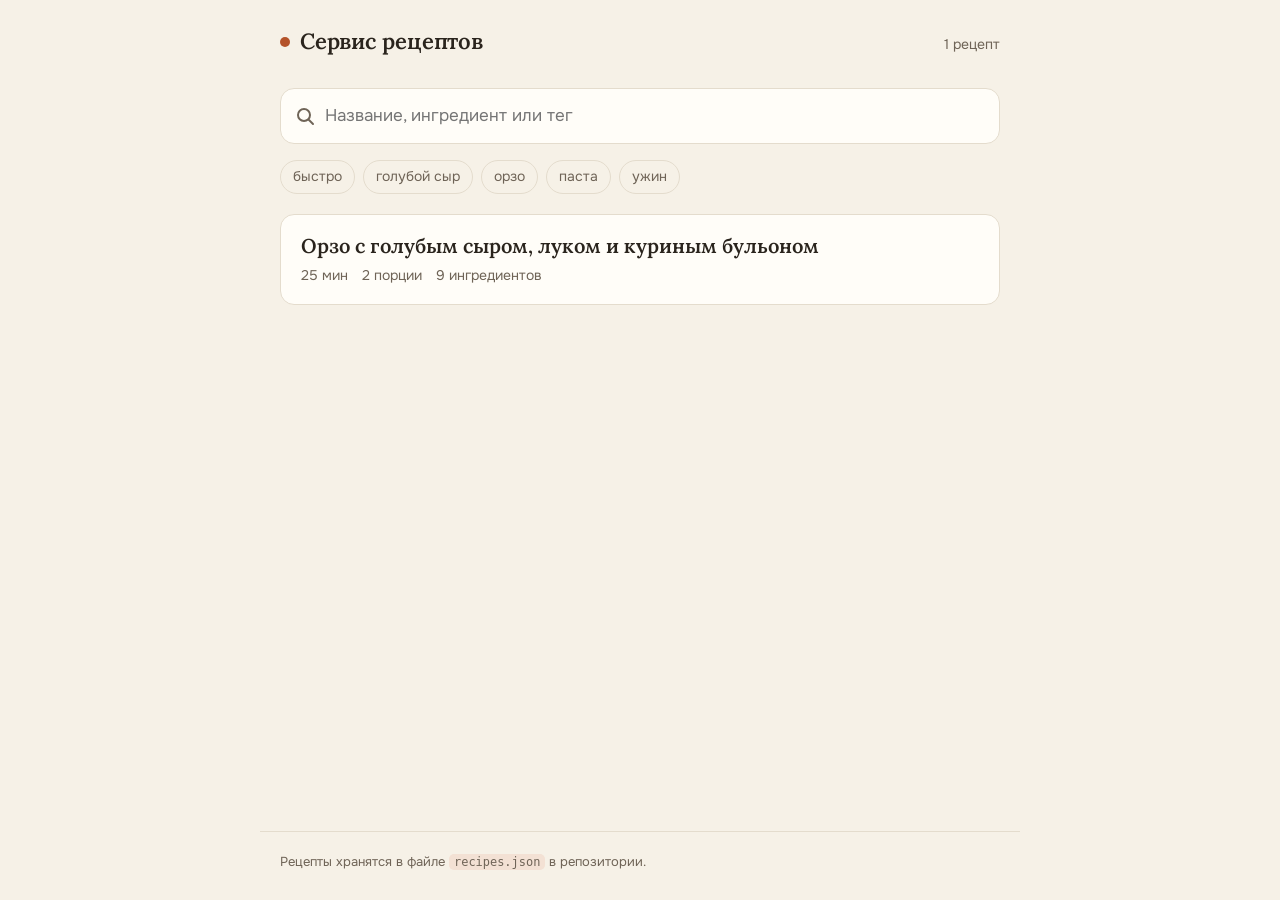
==== index.html @ e6002cee "Сайт рецептов: поиск, теги, страница рецепта; база recipes.json и консольная версия" ====
<!doctype html>
<html lang="ru">
<head>
  <meta charset="utf-8">
  <meta name="viewport" content="width=device-width, initial-scale=1, viewport-fit=cover">
  <title>Сервис рецептов</title>
  <meta name="description" content="Личная книга рецептов с поиском">
  <meta name="theme-color" content="#f6f1e7">
  <link rel="icon" href="data:image/svg+xml,%3Csvg xmlns='http://www.w3.org/2000/svg' viewBox='0 0 32 32'%3E%3Ccircle cx='16' cy='16' r='14' fill='%23b4532a'/%3E%3Cpath d='M9 17h14a7 7 0 0 1-14 0z' fill='%23f6f1e7'/%3E%3C/svg%3E">
  <link rel="preconnect" href="https://fonts.googleapis.com">
  <link rel="preconnect" href="https://fonts.gstatic.com" crossorigin>
  <link href="https://fonts.googleapis.com/css2?family=Lora:ital,wght@0,500;0,600;1,500&family=Onest:wght@400;500;600&display=swap" rel="stylesheet">
  <link rel="stylesheet" href="style.css">
</head>
<body>
  <header class="top">
    <a class="brand" href="#/">Сервис рецептов</a>
    <span class="count" id="count"></span>
  </header>

  <main id="app" aria-live="polite">
    <p class="state">Загружаю рецепты…</p>
  </main>

  <footer class="foot">
    Рецепты хранятся в файле <code>recipes.json</code> в репозитории.
  </footer>

  <script src="app.js"></script>
</body>
</html>
---- style.css ----
:root {
  --paper: #f6f1e7;
  --card: #fffdf8;
  --ink: #2a241d;
  --muted: #6f6457;
  --line: #e4dccd;
  --accent: #b4532a;
  --accent-soft: #f3e1d4;
  --ok: #5c7a3e;
  --radius: 14px;
  --display: 'Lora', 'PT Serif', Georgia, serif;
  --body: 'Onest', system-ui, -apple-system, 'Segoe UI', sans-serif;
}

* { box-sizing: border-box; }
html { -webkit-text-size-adjust: 100%; }
body {
  margin: 0;
  background: var(--paper);
  color: var(--ink);
  font: 400 16px/1.55 var(--body);
  min-height: 100vh;
  display: flex;
  flex-direction: column;
}
a { color: inherit; }
button, input { font: inherit; color: inherit; }

.top, main, .foot {
  width: 100%;
  max-width: 760px;
  margin: 0 auto;
  padding-left: max(20px, env(safe-area-inset-left));
  padding-right: max(20px, env(safe-area-inset-right));
}
.top {
  display: flex;
  align-items: baseline;
  justify-content: space-between;
  gap: 12px;
  padding-top: 28px;
  padding-bottom: 8px;
}
.brand {
  font: 600 22px/1.2 var(--display);
  text-decoration: none;
  letter-spacing: -0.01em;
}
.brand::before {
  content: '';
  display: inline-block;
  width: 10px; height: 10px;
  border-radius: 50%;
  background: var(--accent);
  margin-right: 10px;
  vertical-align: 2px;
}
.count { color: var(--muted); font-size: 14px; }
main { flex: 1; padding-top: 16px; padding-bottom: 40px; }
.foot {
  color: var(--muted);
  font-size: 13px;
  padding-top: 20px;
  padding-bottom: max(28px, env(safe-area-inset-bottom));
  border-top: 1px solid var(--line);
}
code { font-size: 0.92em; background: var(--accent-soft); padding: 1px 5px; border-radius: 5px; }

/* Поиск */
.search {
  position: sticky;
  top: 0;
  z-index: 2;
  background: var(--paper);
  padding: 8px 0 12px;
}
.search input {
  width: 100%;
  padding: 14px 16px 14px 44px;
  border: 1px solid var(--line);
  border-radius: var(--radius);
  background: var(--card) url("data:image/svg+xml,%3Csvg xmlns='http://www.w3.org/2000/svg' width='20' height='20' fill='none' stroke='%236f6457' stroke-width='2' stroke-linecap='round'%3E%3Ccircle cx='9' cy='9' r='6'/%3E%3Cpath d='m14 14 4 4'/%3E%3C/svg%3E") no-repeat 14px center;
  font-size: 17px;
  outline: none;
  transition: border-color .15s, box-shadow .15s;
}
.search input:focus { border-color: var(--accent); box-shadow: 0 0 0 3px var(--accent-soft); }

.tags { display: flex; flex-wrap: wrap; gap: 8px; margin: 4px 0 20px; }
.tag {
  border: 1px solid var(--line);
  background: transparent;
  border-radius: 999px;
  padding: 5px 12px;
  font-size: 14px;
  cursor: pointer;
  color: var(--muted);
  transition: background .15s, color .15s, border-color .15s;
}
.tag:hover { border-color: var(--accent); color: var(--ink); }
.tag[aria-pressed="true"] { background: var(--accent); border-color: var(--accent); color: #fff; }

/* Список */
.list { list-style: none; padding: 0; margin: 0; display: grid; gap: 12px; }
.item a {
  display: block;
  text-decoration: none;
  background: var(--card);
  border: 1px solid var(--line);
  border-radius: var(--radius);
  padding: 18px 20px;
  transition: border-color .15s, transform .15s;
}
.item a:hover { border-color: var(--accent); }
.item a:active { transform: scale(0.99); }
.item h2 { font: 600 20px/1.3 var(--display); margin: 0 0 6px; }
.meta { color: var(--muted); font-size: 14px; display: flex; flex-wrap: wrap; gap: 4px 14px; }
.state { color: var(--muted); padding: 32px 0; text-align: center; }
mark { background: var(--accent-soft); color: inherit; border-radius: 3px; padding: 0 2px; }

/* Рецепт */
.back {
  display: inline-flex; align-items: center; gap: 6px;
  color: var(--muted); text-decoration: none; font-size: 15px;
  padding: 6px 0; margin-bottom: 8px;
}
.back:hover { color: var(--accent); }
.recipe h1 { font: 600 clamp(28px, 6vw, 40px)/1.15 var(--display); margin: 4px 0 12px; letter-spacing: -0.015em; }
.recipe .meta { margin-bottom: 14px; font-size: 15px; }
.recipe .tags { margin-bottom: 28px; }
.recipe h2 {
  font: 600 22px/1.3 var(--display);
  margin: 32px 0 12px;
  display: flex; align-items: baseline; justify-content: space-between; gap: 12px;
}
.reset { font: 400 14px var(--body); color: var(--muted); background: none; border: 0; cursor: pointer; text-decoration: underline; padding: 4px; }
.checks { list-style: none; padding: 0; margin: 0; }
.checks li { border-bottom: 1px solid var(--line); }
.checks label { display: flex; gap: 12px; padding: 11px 2px; cursor: pointer; align-items: flex-start; }
.checks input { width: 20px; height: 20px; margin: 2px 0 0; flex: none; accent-color: var(--ok); }
.checks input:checked + span { color: var(--muted); text-decoration: line-through; text-decoration-color: var(--line); }
ol.checks { counter-reset: step; }
ol.checks .num { font: 600 15px/1.5 var(--display); color: var(--accent); min-width: 1.4em; flex: none; }
.notes {
  margin-top: 32px;
  background: var(--accent-soft);
  border-radius: var(--radius);
  padding: 16px 18px;
}
.notes strong { display: block; font: 600 17px var(--display); margin-bottom: 4px; }

@media (max-width: 480px) {
  .top { padding-top: 18px; }
  .item a { padding: 16px; }
}
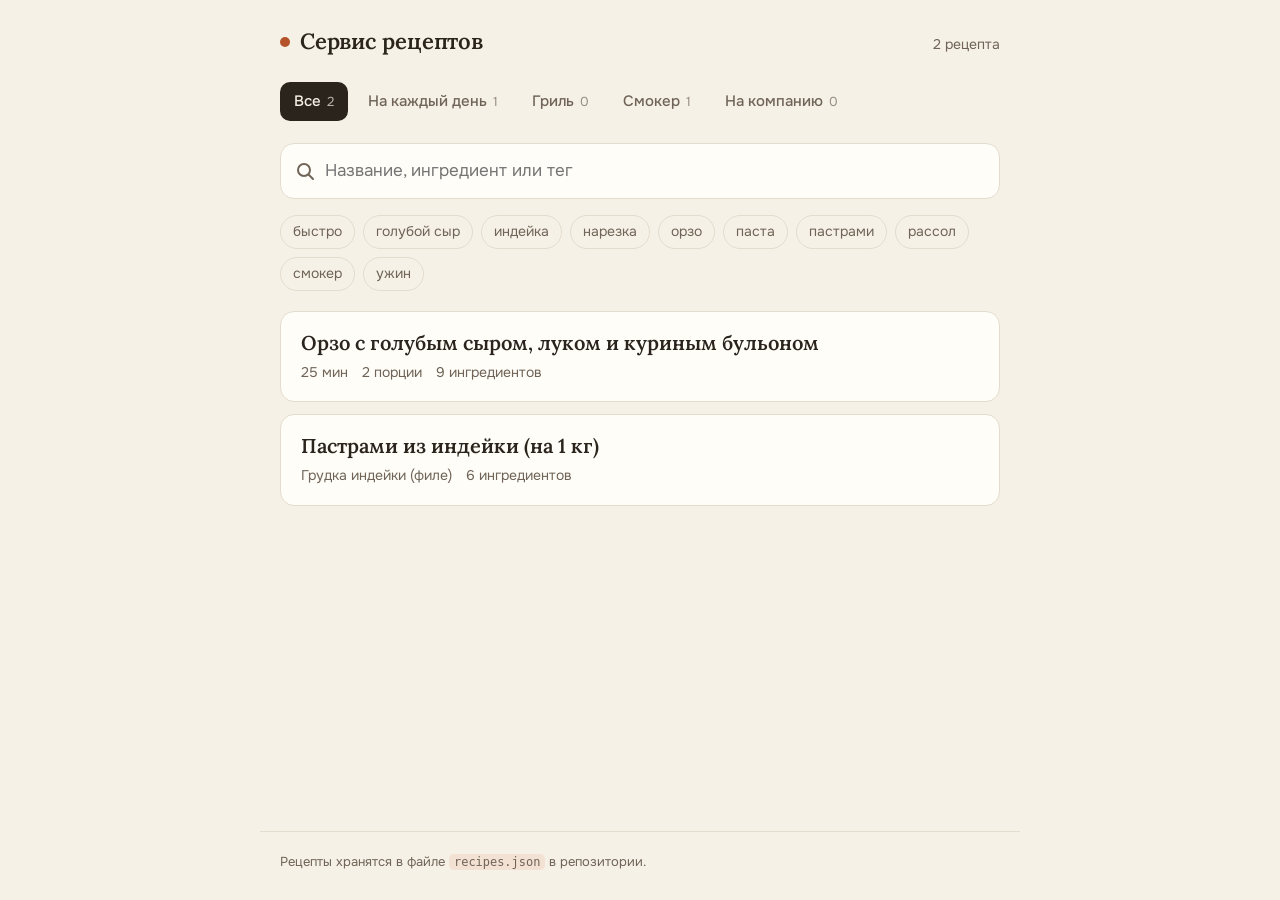
==== commit 4a27b2f1: "Блок bbq для гриля и смокера + рецепт пастрами из индейки" ====
--- a/index.html
+++ b/index.html
@@ -11,6 +11,7 @@
   <link rel="preconnect" href="https://fonts.gstatic.com" crossorigin>
   <link href="https://fonts.googleapis.com/css2?family=Lora:ital,wght@0,500;0,600;1,500&family=Onest:wght@400;500;600&display=swap" rel="stylesheet">
   <link rel="stylesheet" href="style.css">
+  <link rel="stylesheet" href="bbq.css">
 </head>
 <body>
   <header class="top">
--- a/style.css
+++ b/style.css
@@ -66,6 +66,24 @@
 }
 code { font-size: 0.92em; background: var(--accent-soft); padding: 1px 5px; border-radius: 5px; }
 
+/* Разделы */
+.sections {
+  display: flex; gap: 6px; overflow-x: auto; scrollbar-width: none;
+  margin: 0 -20px 4px; padding: 2px 20px 10px;
+}
+.sections::-webkit-scrollbar { display: none; }
+.section {
+  flex: none; text-decoration: none; white-space: nowrap;
+  padding: 8px 14px; border-radius: 10px; font-weight: 500; font-size: 15px;
+  color: var(--muted); transition: background .15s, color .15s;
+}
+.section span { font-weight: 400; font-size: 13px; opacity: .7; margin-left: 2px; }
+.section:hover { color: var(--ink); background: var(--accent-soft); }
+.section[aria-current="page"] { background: var(--ink); color: var(--paper); }
+.eyebrow { font-size: 14px; color: var(--accent); font-weight: 500; margin-top: 4px; }
+.eyebrow a { text-decoration: none; }
+.eyebrow a:hover { text-decoration: underline; }
+
 /* Поиск */
 .search {
   position: sticky;
@@ -133,14 +151,15 @@
   margin: 32px 0 12px;
   display: flex; align-items: baseline; justify-content: space-between; gap: 12px;
 }
-.reset { font: 400 14px var(--body); color: var(--muted); background: none; border: 0; cursor: pointer; text-decoration: underline; padding: 4px; }
-.checks { list-style: none; padding: 0; margin: 0; }
-.checks li { border-bottom: 1px solid var(--line); }
-.checks label { display: flex; gap: 12px; padding: 11px 2px; cursor: pointer; align-items: flex-start; }
-.checks input { width: 20px; height: 20px; margin: 2px 0 0; flex: none; accent-color: var(--ok); }
-.checks input:checked + span { color: var(--muted); text-decoration: line-through; text-decoration-color: var(--line); }
-ol.checks { counter-reset: step; }
-ol.checks .num { font: 600 15px/1.5 var(--display); color: var(--accent); min-width: 1.4em; flex: none; }
+.ingredients, .steps { list-style: none; padding: 0; margin: 0; }
+.ingredients li, .steps li { border-bottom: 1px solid var(--line); padding: 11px 2px; }
+.ingredients li { padding-left: 20px; position: relative; }
+.ingredients li::before {
+  content: ''; position: absolute; left: 4px; top: 21px;
+  width: 6px; height: 6px; border-radius: 50%; background: var(--accent);
+}
+.steps li { display: flex; gap: 12px; align-items: flex-start; }
+.steps .num { font: 600 15px/1.55 var(--display); color: var(--accent); min-width: 1.4em; flex: none; }
 .notes {
   margin-top: 32px;
   background: var(--accent-soft);
--- a/bbq.css
+++ b/bbq.css
@@ -0,0 +1,13 @@
+/* Блок гриля и смокера */
+.bbq-facts { display: grid; grid-template-columns: repeat(auto-fit, minmax(150px, 1fr)); gap: 10px; margin: 0 0 8px; }
+.bbq-facts div { background: var(--card); border: 1px solid var(--line); border-radius: 12px; padding: 10px 14px; }
+.bbq-facts dt { font-size: 12px; color: var(--muted); text-transform: uppercase; letter-spacing: .04em; }
+.bbq-facts dd { margin: 2px 0 0; font-weight: 500; }
+.stages { list-style: none; padding: 0; margin: 0; display: grid; gap: 10px; }
+.stage { background: var(--card); border: 1px solid var(--line); border-left: 4px solid var(--accent); border-radius: 12px; padding: 12px 16px; }
+.stage h3 { font: 600 17px/1.3 var(--display); margin: 0 0 6px; }
+.stage .chips { display: flex; flex-wrap: wrap; gap: 6px; margin-bottom: 4px; }
+.stage .chip { background: var(--accent-soft); border-radius: 999px; padding: 2px 10px; font-size: 14px; }
+.stage p { margin: 4px 0 0; color: var(--muted); font-size: 15px; }
+.subnote { color: var(--muted); font-size: 14px; margin: 8px 0 0; }
+.variant { margin-top: 12px; }
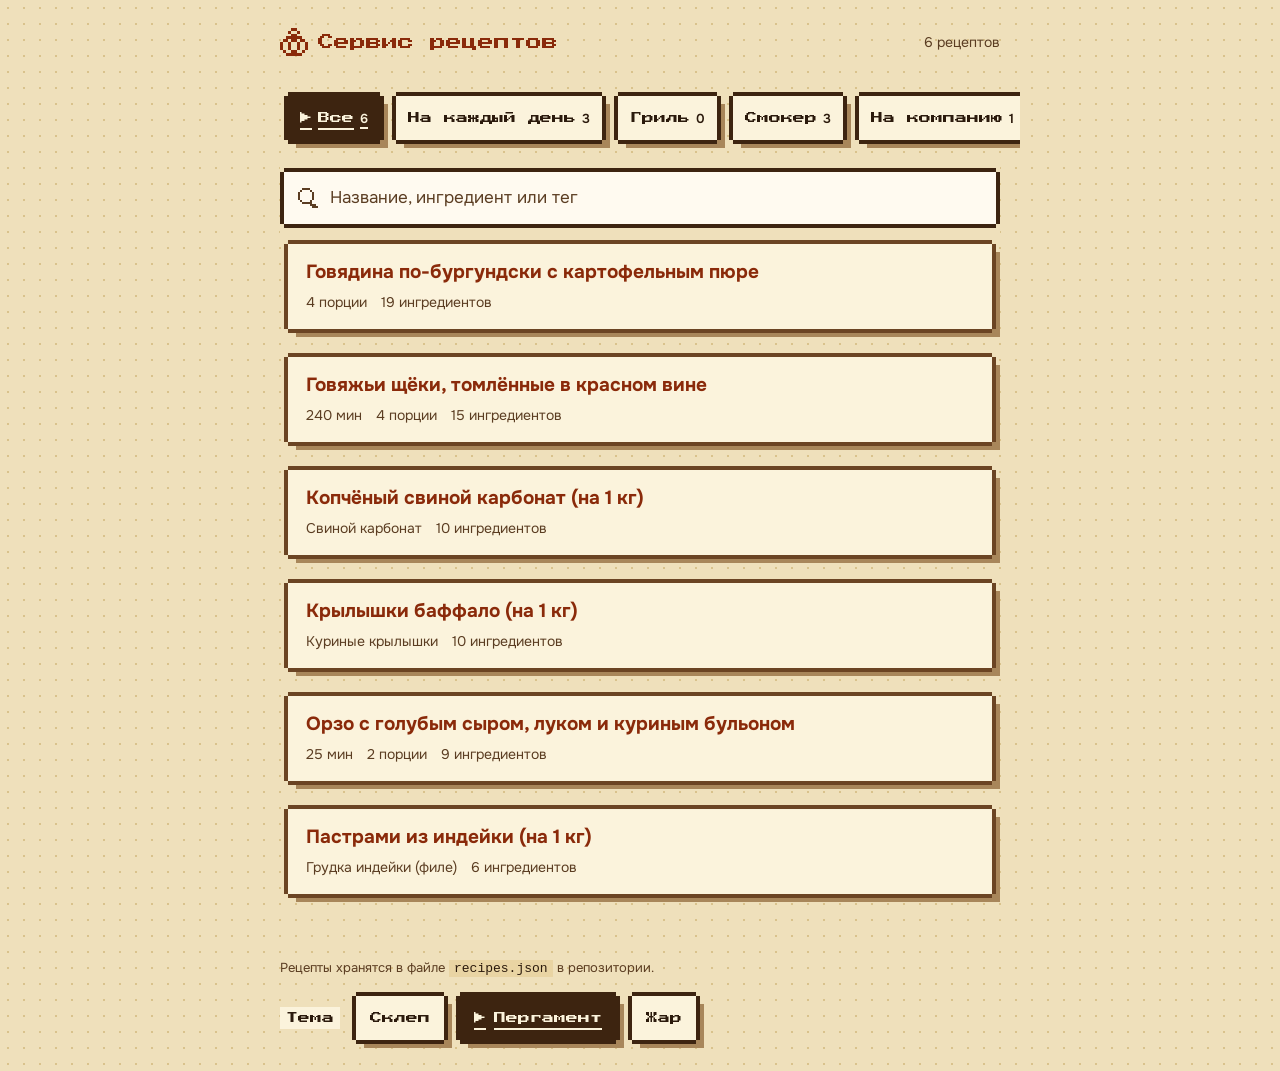
==== commit c3009866: "T-13: редизайн основного сайта (пункт 27) Перенос оформления из prototype/redesign/ на основной сайт" ====
--- a/index.html
+++ b/index.html
@@ -5,11 +5,13 @@
   <meta name="viewport" content="width=device-width, initial-scale=1, viewport-fit=cover">
   <title>Сервис рецептов</title>
   <meta name="description" content="Личная книга рецептов с поиском">
-  <meta name="theme-color" content="#f6f1e7">
+  <meta name="theme-color" content="#4a0709">
   <link rel="icon" href="data:image/svg+xml,%3Csvg xmlns='http://www.w3.org/2000/svg' viewBox='0 0 32 32'%3E%3Ccircle cx='16' cy='16' r='14' fill='%23b4532a'/%3E%3Cpath d='M9 17h14a7 7 0 0 1-14 0z' fill='%23f6f1e7'/%3E%3C/svg%3E">
+  <script src="theme.js"></script>
+  <link rel="preload" href="fonts/rs-pixel.woff2" as="font" type="font/woff2" crossorigin>
   <link rel="preconnect" href="https://fonts.googleapis.com">
   <link rel="preconnect" href="https://fonts.gstatic.com" crossorigin>
-  <link href="https://fonts.googleapis.com/css2?family=Lora:ital,wght@0,500;0,600;1,500&family=Onest:wght@400;500;600&display=swap" rel="stylesheet">
+  <link href="https://fonts.googleapis.com/css2?family=Onest:wght@400;500;600;700&display=swap" rel="stylesheet">
   <link rel="stylesheet" href="style.css">
   <link rel="stylesheet" href="bbq.css">
 </head>
@@ -24,7 +26,13 @@
   </main>
 
   <footer class="foot">
-    Рецепты хранятся в файле <code>recipes.json</code> в репозитории.
+    <p>Рецепты хранятся в файле <code>recipes.json</code> в репозитории.</p>
+    <fieldset class="themes">
+      <legend>Тема</legend>
+      <button type="button" data-theme-set="crypt" aria-pressed="false">Склеп</button>
+      <button type="button" data-theme-set="parchment" aria-pressed="false">Пергамент</button>
+      <button type="button" data-theme-set="ember" aria-pressed="false">Жар</button>
+    </fieldset>
   </footer>
 
   <script src="app.js"></script>
--- a/style.css
+++ b/style.css
@@ -1,30 +1,160 @@
+/* Оформление в стиле Vampire Survivors (T-13, пункт 27 бэклога).
+   Все цвета, рамки и тени — только переменные; тема задаётся data-theme на <html>. */
+
+@font-face {
+  font-family: 'RS Pixel';
+  src: url('fonts/rs-pixel.woff2') format('woff2');
+  font-weight: 400;
+  font-style: normal;
+  font-display: swap;
+}
+
+:root,
+[data-theme="crypt"] {
+  --bg: #4a0709;
+  --dots: #65090b;
+  --surface: #151414;
+  --surface-2: #222121;
+  --text: #ffffff;
+  --muted: #c5d2da;
+  --accent: #eebb5b;
+  --link: #eebb5b;
+  --border: #eebb5b;
+  --border-strong: #eebb5b;
+  --shadow: #000000;
+  --btn-bg: #9f261e;
+  --btn-text: #ffffff;
+  --btn-hover-bg: #eebb5b;
+  --btn-hover-text: #151414;
+  --chip-bg: #222121;
+  --chip-text: #ffffff;
+  --chip-active-bg: #eebb5b;
+  --chip-active-text: #151414;
+  --badge-bg: #0b5884;
+  --badge-text: #ffffff;
+  --input-bg: #000000;
+  --input-text: #ffffff;
+  --placeholder: #c5d2da;
+  --focus: #66d9ef;
+  --error: #ffb0a8;
+  --error-bg: #3b0a08;
+  --error-border: #ff8a7a;
+  --mark-bg: #eebb5b;
+  --mark-text: #151414;
+  color-scheme: dark;
+}
+
+[data-theme="parchment"] {
+  --bg: #efe0bb;
+  --dots: #d9c28c;
+  --surface: #fbf3dc;
+  --surface-2: #f3e5c0;
+  --text: #2b1a0c;
+  --muted: #5b3d22;
+  --accent: #8a2a0a;
+  --link: #8a2a0a;
+  --border: #6b4423;
+  --border-strong: #3d2410;
+  --shadow: #a8865a;
+  --btn-bg: #3d2410;
+  --btn-text: #fbf3dc;
+  --btn-hover-bg: #8a2a0a;
+  --btn-hover-text: #fff8e6;
+  --chip-bg: #fbf3dc;
+  --chip-text: #2b1a0c;
+  --chip-active-bg: #3d2410;
+  --chip-active-text: #fbf3dc;
+  --badge-bg: #e9d4a3;
+  --badge-text: #2b1a0c;
+  --input-bg: #fffaf0;
+  --input-text: #2b1a0c;
+  --placeholder: #5b3d22;
+  --focus: #083c8a;
+  --error: #9b1515;
+  --error-bg: #fbe3dc;
+  --error-border: #9b1515;
+  --mark-bg: #3d2410;
+  --mark-text: #fbf3dc;
+  color-scheme: light;
+}
+
+[data-theme="ember"] {
+  --bg: #1a0904;
+  --dots: #5a2410;
+  --surface: #2c1209;
+  --surface-2: #3d1a0d;
+  --text: #fff2e3;
+  --muted: #f2c9a6;
+  --accent: #ffb238;
+  --link: #ffc661;
+  --border: #d9631e;
+  --border-strong: #ffa25c;
+  --shadow: #070201;
+  --btn-bg: #ffb238;
+  --btn-text: #2a0e00;
+  --btn-hover-bg: #ffe0a8;
+  --btn-hover-text: #2a0e00;
+  --chip-bg: #3d1a0d;
+  --chip-text: #fff2e3;
+  --chip-active-bg: #ffb238;
+  --chip-active-text: #2a0e00;
+  --badge-bg: #5a2410;
+  --badge-text: #fff2e3;
+  --input-bg: #1a0904;
+  --input-text: #fff2e3;
+  --placeholder: #f2c9a6;
+  --focus: #9ef0a0;
+  --error: #ffb3a1;
+  --error-bg: #4a1208;
+  --error-border: #ffb3a1;
+  --mark-bg: #ffb238;
+  --mark-text: #2a0e00;
+  color-scheme: dark;
+}
+
 :root {
-  --paper: #f6f1e7;
-  --card: #fffdf8;
-  --ink: #2a241d;
-  --muted: #6f6457;
-  --line: #e4dccd;
-  --accent: #b4532a;
-  --accent-soft: #f3e1d4;
-  --ok: #5c7a3e;
-  --radius: 14px;
-  --display: 'Lora', 'PT Serif', Georgia, serif;
+  --px: 4px;
+  --radius: 0;
+  --pixel: 'RS Pixel', 'Courier New', monospace;
   --body: 'Onest', system-ui, -apple-system, 'Segoe UI', sans-serif;
+  /* Пиксельная рамка: четыре сдвинутые тени дают ступенчатые углы */
+  --frame:
+    0 calc(var(--px) * -1) 0 0 var(--border),
+    0 var(--px) 0 0 var(--border),
+    calc(var(--px) * -1) 0 0 0 var(--border),
+    var(--px) 0 0 0 var(--border);
+  --frame-strong:
+    0 calc(var(--px) * -1) 0 0 var(--border-strong),
+    0 var(--px) 0 0 var(--border-strong),
+    calc(var(--px) * -1) 0 0 0 var(--border-strong),
+    var(--px) 0 0 0 var(--border-strong);
+  --frame-error:
+    0 calc(var(--px) * -1) 0 0 var(--error-border),
+    0 var(--px) 0 0 var(--error-border),
+    calc(var(--px) * -1) 0 0 0 var(--error-border),
+    var(--px) 0 0 0 var(--error-border);
+  --drop: calc(var(--px) * 2) calc(var(--px) * 2) 0 0 var(--shadow);
 }
 
 * { box-sizing: border-box; }
 html { -webkit-text-size-adjust: 100%; }
 body {
   margin: 0;
-  background: var(--paper);
-  color: var(--ink);
-  font: 400 16px/1.55 var(--body);
+  background-color: var(--bg);
+  background-image: radial-gradient(var(--dots) 1px, transparent 1px);
+  background-size: 16px 16px;
+  color: var(--text);
+  font: 400 16px/1.6 var(--body);
   min-height: 100vh;
   display: flex;
   flex-direction: column;
 }
-a { color: inherit; }
+a { color: var(--link); }
 button, input { font: inherit; color: inherit; }
+
+/* Фокус: толстое кольцо отдельного цвета во всех темах */
+:focus { outline: none; }
+:focus-visible { outline: 4px solid var(--focus); outline-offset: 4px; }
 
 .top, main, .foot {
   width: 100%;
@@ -35,140 +165,313 @@
 }
 .top {
   display: flex;
-  align-items: baseline;
+  flex-wrap: wrap;
+  align-items: center;
   justify-content: space-between;
-  gap: 12px;
-  padding-top: 28px;
+  gap: 8px 12px;
+  padding-top: 20px;
   padding-bottom: 8px;
 }
 .brand {
-  font: 600 22px/1.2 var(--display);
+  display: inline-flex;
+  align-items: center;
+  gap: 10px;
+  min-height: 44px;
+  color: var(--accent);
+  font: 400 16px/1.4 var(--pixel);
   text-decoration: none;
-  letter-spacing: -0.01em;
 }
 .brand::before {
   content: '';
-  display: inline-block;
-  width: 10px; height: 10px;
-  border-radius: 50%;
+  flex: none;
+  width: 28px; height: 28px;
   background: var(--accent);
-  margin-right: 10px;
-  vertical-align: 2px;
+  -webkit-mask: url("data:image/svg+xml,%3Csvg xmlns='http://www.w3.org/2000/svg' viewBox='0 0 10 10' shape-rendering='crispEdges'%3E%3Cpath d='M4 0h2v1h-2zM3 1h1v1h-1zM6 1h1v1h-1zM4 2h2v1h-2zM2 3h6v1h-6zM1 4h2v1h-2zM4 4h2v1h-2zM7 4h2v1h-2zM0 5h1v1h-1zM3 5h1v1h-1zM6 5h1v1h-1zM9 5h1v1h-1zM0 6h1v1h-1zM3 6h1v1h-1zM6 6h1v1h-1zM9 6h1v1h-1zM0 7h1v1h-1zM3 7h1v1h-1zM6 7h1v1h-1zM9 7h1v1h-1zM1 8h1v1h-1zM4 8h2v1h-2zM8 8h1v1h-1zM2 9h6v1h-6z'/%3E%3C/svg%3E") center / contain no-repeat;
+  mask: url("data:image/svg+xml,%3Csvg xmlns='http://www.w3.org/2000/svg' viewBox='0 0 10 10' shape-rendering='crispEdges'%3E%3Cpath d='M4 0h2v1h-2zM3 1h1v1h-1zM6 1h1v1h-1zM4 2h2v1h-2zM2 3h6v1h-6zM1 4h2v1h-2zM4 4h2v1h-2zM7 4h2v1h-2zM0 5h1v1h-1zM3 5h1v1h-1zM6 5h1v1h-1zM9 5h1v1h-1zM0 6h1v1h-1zM3 6h1v1h-1zM6 6h1v1h-1zM9 6h1v1h-1zM0 7h1v1h-1zM3 7h1v1h-1zM6 7h1v1h-1zM9 7h1v1h-1zM1 8h1v1h-1zM4 8h2v1h-2zM8 8h1v1h-1zM2 9h6v1h-6z'/%3E%3C/svg%3E") center / contain no-repeat;
 }
 .count { color: var(--muted); font-size: 14px; }
-main { flex: 1; padding-top: 16px; padding-bottom: 40px; }
+main { flex: 1; padding-top: 12px; padding-bottom: 40px; }
+
+/* Виден только скринридерам, места не занимает */
+.visually-hidden {
+  position: absolute;
+  width: 1px; height: 1px;
+  margin: -1px; padding: 0; border: 0;
+  overflow: hidden;
+  clip: rect(0, 0, 0, 0);
+  clip-path: inset(50%);
+  white-space: nowrap;
+}
+
+/* Подвал и переключатель тем */
 .foot {
   color: var(--muted);
   font-size: 13px;
   padding-top: 20px;
   padding-bottom: max(28px, env(safe-area-inset-bottom));
-  border-top: 1px solid var(--line);
-}
-code { font-size: 0.92em; background: var(--accent-soft); padding: 1px 5px; border-radius: 5px; }
+}
+.foot p { margin: 0 0 12px; }
+code {
+  font-size: 1em;
+  background: var(--badge-bg);
+  color: var(--badge-text);
+  padding: 1px 5px;
+}
+.themes {
+  display: flex;
+  flex-wrap: wrap;
+  align-items: center;
+  gap: 4px 8px;
+  margin: 0;
+  padding: 0;
+  border: 0;
+}
+.themes legend {
+  float: left;
+  margin-right: 4px;
+  padding: 2px 6px;
+  background: var(--surface);
+  color: var(--text);
+  font: 400 12px/1.5 var(--pixel);
+}
+
+/* Общие кнопки, поля и ошибки (основа и для T-10) */
+.btn, .themes button, .back {
+  display: inline-flex;
+  align-items: center;
+  justify-content: center;
+  gap: 8px;
+  min-height: 44px;
+  min-width: 44px;
+  margin: var(--px);
+  padding: 8px 14px;
+  border: 0;
+  background: var(--btn-bg);
+  color: var(--btn-text);
+  font: 400 12px/1.5 var(--pixel);
+  text-decoration: none;
+  cursor: pointer;
+  box-shadow: var(--frame-strong), var(--drop);
+}
+.btn:hover, .themes button:hover, .back:hover {
+  background: var(--btn-hover-bg);
+  color: var(--btn-hover-text);
+}
+.btn:active, .themes button:active, .back:active { transform: translate(2px, 2px); }
+.themes button { background: var(--chip-bg); color: var(--chip-text); }
+.themes button:hover { background: var(--surface-2); color: var(--text); text-decoration: underline; text-decoration-thickness: 2px; text-underline-offset: 4px; }
+.themes button[aria-pressed="true"] {
+  background: var(--chip-active-bg);
+  color: var(--chip-active-text);
+  text-decoration: underline;
+  text-decoration-thickness: 2px;
+  text-underline-offset: 4px;
+}
+.themes button[aria-pressed="true"]::before { content: '▶'; }
+
+.field { display: block; min-width: 0; }
+.field label, .label {
+  display: block;
+  margin-bottom: 8px;
+  color: var(--text);
+  font: 400 12px/1.5 var(--pixel);
+}
+.input, .field input {
+  display: block;
+  width: calc(100% - var(--px) * 2);
+  min-height: 48px;
+  margin: var(--px);
+  padding: 10px 12px;
+  border: 0;
+  background: var(--input-bg);
+  color: var(--input-text);
+  font: 400 16px/1.4 var(--body);
+  box-shadow: var(--frame-strong);
+}
+.input::placeholder, .field input::placeholder, .search input::placeholder { color: var(--placeholder); opacity: 1; }
+.input[aria-invalid="true"], .field input[aria-invalid="true"] { box-shadow: var(--frame-error); }
+.error-msg {
+  margin: 12px var(--px) 0;
+  padding: 8px 10px;
+  background: var(--error-bg);
+  color: var(--error);
+  font-size: 15px;
+  box-shadow: var(--frame-error);
+}
 
 /* Разделы */
 .sections {
-  display: flex; gap: 6px; overflow-x: auto; scrollbar-width: none;
-  margin: 0 -20px 4px; padding: 2px 20px 10px;
+  display: flex; gap: 8px; overflow-x: auto; scrollbar-width: none;
+  margin: 0 -20px 4px; padding: 8px 24px 16px;
 }
 .sections::-webkit-scrollbar { display: none; }
 .section {
-  flex: none; text-decoration: none; white-space: nowrap;
-  padding: 8px 14px; border-radius: 10px; font-weight: 500; font-size: 15px;
-  color: var(--muted); transition: background .15s, color .15s;
-}
-.section span { font-weight: 400; font-size: 13px; opacity: .7; margin-left: 2px; }
-.section:hover { color: var(--ink); background: var(--accent-soft); }
-.section[aria-current="page"] { background: var(--ink); color: var(--paper); }
-.eyebrow { font-size: 14px; color: var(--accent); font-weight: 500; margin-top: 4px; }
-.eyebrow a { text-decoration: none; }
-.eyebrow a:hover { text-decoration: underline; }
+  flex: none;
+  display: inline-flex;
+  align-items: center;
+  gap: 6px;
+  min-height: 44px;
+  margin: var(--px);
+  padding: 8px 12px;
+  white-space: nowrap;
+  text-decoration: none;
+  background: var(--chip-bg);
+  color: var(--chip-text);
+  font: 400 12px/1.5 var(--pixel);
+  box-shadow: var(--frame-strong), var(--drop);
+}
+.section span { font: 600 13px/1 var(--body); }
+.section:hover { background: var(--surface-2); color: var(--text); text-decoration: underline; text-decoration-thickness: 2px; text-underline-offset: 4px; }
+.section[aria-current="page"] {
+  background: var(--chip-active-bg);
+  color: var(--chip-active-text);
+  text-decoration: underline;
+  text-decoration-thickness: 2px;
+  text-underline-offset: 4px;
+}
+.section[aria-current="page"]::before { content: '▶'; }
+
+/* Метки разделов на странице рецепта */
+.eyebrow { margin: 4px 0 4px; color: var(--muted); font-size: 14px; }
+.eyebrow a {
+  display: inline-flex;
+  align-items: center;
+  min-height: 44px;
+  padding: 0 2px;
+  color: var(--link);
+  font: 400 12px/1.5 var(--pixel);
+  text-decoration: underline;
+  text-decoration-thickness: 2px;
+  text-underline-offset: 4px;
+}
+.eyebrow a:hover { color: var(--text); }
 
 /* Поиск */
 .search {
   position: sticky;
   top: 0;
   z-index: 2;
-  background: var(--paper);
-  padding: 8px 0 12px;
+  background: var(--bg);
+  padding: 8px var(--px) 16px;
 }
 .search input {
+  display: block;
   width: 100%;
-  padding: 14px 16px 14px 44px;
-  border: 1px solid var(--line);
-  border-radius: var(--radius);
-  background: var(--card) url("data:image/svg+xml,%3Csvg xmlns='http://www.w3.org/2000/svg' width='20' height='20' fill='none' stroke='%236f6457' stroke-width='2' stroke-linecap='round'%3E%3Ccircle cx='9' cy='9' r='6'/%3E%3Cpath d='m14 14 4 4'/%3E%3C/svg%3E") no-repeat 14px center;
-  font-size: 17px;
-  outline: none;
-  transition: border-color .15s, box-shadow .15s;
-}
-.search input:focus { border-color: var(--accent); box-shadow: 0 0 0 3px var(--accent-soft); }
-
-.tags { display: flex; flex-wrap: wrap; gap: 8px; margin: 4px 0 20px; }
-.tag {
-  border: 1px solid var(--line);
-  background: transparent;
-  border-radius: 999px;
-  padding: 5px 12px;
-  font-size: 14px;
-  cursor: pointer;
-  color: var(--muted);
-  transition: background .15s, color .15s, border-color .15s;
-}
-.tag:hover { border-color: var(--accent); color: var(--ink); }
-.tag[aria-pressed="true"] { background: var(--accent); border-color: var(--accent); color: #fff; }
+  min-height: 52px;
+  padding: 12px 16px 12px 46px;
+  border: 0;
+  background-color: var(--input-bg);
+  color: var(--input-text);
+  font: 400 17px/1.4 var(--body);
+  box-shadow: var(--frame-strong);
+}
+.search::before {
+  content: '';
+  position: absolute;
+  left: calc(var(--px) + 14px);
+  top: calc(8px + 16px);
+  width: 20px; height: 20px;
+  background: var(--muted);
+  -webkit-mask: url("data:image/svg+xml,%3Csvg xmlns='http://www.w3.org/2000/svg' viewBox='0 0 10 10' shape-rendering='crispEdges'%3E%3Cpath d='M2 0h4v1h-4zM1 1h1v1h-1zM6 1h1v1h-1zM0 2h1v1h-1zM7 2h1v1h-1zM0 3h1v1h-1zM7 3h1v1h-1zM0 4h1v1h-1zM7 4h1v1h-1zM0 5h1v1h-1zM7 5h1v1h-1zM1 6h1v1h-1zM6 6h1v1h-1zM2 7h5v1h-5zM6 8h3v1h-3zM7 9h3v1h-3z'/%3E%3C/svg%3E") center / contain no-repeat;
+  mask: url("data:image/svg+xml,%3Csvg xmlns='http://www.w3.org/2000/svg' viewBox='0 0 10 10' shape-rendering='crispEdges'%3E%3Cpath d='M2 0h4v1h-4zM1 1h1v1h-1zM6 1h1v1h-1zM0 2h1v1h-1zM7 2h1v1h-1zM0 3h1v1h-1zM7 3h1v1h-1zM0 4h1v1h-1zM7 4h1v1h-1zM0 5h1v1h-1zM7 5h1v1h-1zM1 6h1v1h-1zM6 6h1v1h-1zM2 7h5v1h-5zM6 8h3v1h-3zM7 9h3v1h-3z'/%3E%3C/svg%3E") center / contain no-repeat;
+  pointer-events: none;
+  z-index: 1;
+}
 
 /* Список */
-.list { list-style: none; padding: 0; margin: 0; display: grid; gap: 12px; }
+.list { list-style: none; padding: 0 var(--px); margin: 0; display: grid; gap: 20px; }
 .item a {
   display: block;
+  margin: var(--px);
+  padding: 16px 18px;
   text-decoration: none;
-  background: var(--card);
-  border: 1px solid var(--line);
-  border-radius: var(--radius);
-  padding: 18px 20px;
-  transition: border-color .15s, transform .15s;
-}
-.item a:hover { border-color: var(--accent); }
-.item a:active { transform: scale(0.99); }
-.item h2 { font: 600 20px/1.3 var(--display); margin: 0 0 6px; }
+  background: var(--surface);
+  color: var(--text);
+  box-shadow: var(--frame), var(--drop);
+}
+.item a:hover { background: var(--surface-2); }
+.item a:hover h2 { text-decoration: underline; text-decoration-thickness: 2px; text-underline-offset: 4px; }
+.item a:active { transform: translate(2px, 2px); }
+.item h2 { margin: 0 0 6px; color: var(--accent); font: 700 19px/1.3 var(--body); }
 .meta { color: var(--muted); font-size: 14px; display: flex; flex-wrap: wrap; gap: 4px 14px; }
-.state { color: var(--muted); padding: 32px 0; text-align: center; }
-mark { background: var(--accent-soft); color: inherit; border-radius: 3px; padding: 0 2px; }
+.state {
+  margin: 12px var(--px);
+  padding: 24px 16px;
+  color: var(--text);
+  text-align: center;
+  background: var(--surface);
+  box-shadow: var(--frame), var(--drop);
+}
+.list .state { list-style: none; }
+mark { background: var(--mark-bg); color: var(--mark-text); padding: 0 2px; }
 
 /* Рецепт */
-.back {
-  display: inline-flex; align-items: center; gap: 6px;
-  color: var(--muted); text-decoration: none; font-size: 15px;
-  padding: 6px 0; margin-bottom: 8px;
-}
-.back:hover { color: var(--accent); }
-.recipe h1 { font: 600 clamp(28px, 6vw, 40px)/1.15 var(--display); margin: 4px 0 12px; letter-spacing: -0.015em; }
-.recipe .meta { margin-bottom: 14px; font-size: 15px; }
-.recipe .tags { margin-bottom: 28px; }
+.back { margin: 4px var(--px) 12px; }
+.recipe h1 { margin: 4px 0 12px; color: var(--accent); font: 700 clamp(26px, 6vw, 38px)/1.2 var(--body); letter-spacing: -0.01em; overflow-wrap: break-word; }
+.recipe .meta { margin-bottom: 18px; font-size: 15px; }
 .recipe h2 {
-  font: 600 22px/1.3 var(--display);
-  margin: 32px 0 12px;
-  display: flex; align-items: baseline; justify-content: space-between; gap: 12px;
-}
-.ingredients, .steps { list-style: none; padding: 0; margin: 0; }
-.ingredients li, .steps li { border-bottom: 1px solid var(--line); padding: 11px 2px; }
-.ingredients li { padding-left: 20px; position: relative; }
+  display: flex;
+  align-items: center;
+  gap: 10px;
+  margin: 32px 0 14px;
+  color: var(--accent);
+  font: 400 14px/1.6 var(--pixel);
+}
+.recipe h2::before {
+  content: '';
+  flex: none;
+  width: 18px; height: 18px;
+  background: var(--accent);
+  -webkit-mask: url("data:image/svg+xml,%3Csvg xmlns='http://www.w3.org/2000/svg' viewBox='0 0 9 9' shape-rendering='crispEdges'%3E%3Cpath d='M4 0h1v1h-1zM3 1h3v1h-3zM2 2h2v1h-2zM5 2h2v1h-2zM1 3h2v1h-2zM6 3h2v1h-2zM0 4h2v1h-2zM7 4h2v1h-2zM1 5h2v1h-2zM6 5h2v1h-2zM2 6h2v1h-2zM5 6h2v1h-2zM3 7h3v1h-3zM4 8h1v1h-1z'/%3E%3C/svg%3E") center / contain no-repeat;
+  mask: url("data:image/svg+xml,%3Csvg xmlns='http://www.w3.org/2000/svg' viewBox='0 0 9 9' shape-rendering='crispEdges'%3E%3Cpath d='M4 0h1v1h-1zM3 1h3v1h-3zM2 2h2v1h-2zM5 2h2v1h-2zM1 3h2v1h-2zM6 3h2v1h-2zM0 4h2v1h-2zM7 4h2v1h-2zM1 5h2v1h-2zM6 5h2v1h-2zM2 6h2v1h-2zM5 6h2v1h-2zM3 7h3v1h-3zM4 8h1v1h-1z'/%3E%3C/svg%3E") center / contain no-repeat;
+}
+.ingredients, .steps {
+  list-style: none;
+  margin: 0 var(--px);
+  padding: 6px 16px;
+  background: var(--surface);
+  box-shadow: var(--frame), var(--drop);
+}
+.ingredients li, .steps li { padding: 10px 2px; }
+.ingredients li + li, .steps li + li { border-top: 2px dashed var(--surface-2); }
+.ingredients li { padding-left: 22px; position: relative; }
 .ingredients li::before {
-  content: ''; position: absolute; left: 4px; top: 21px;
-  width: 6px; height: 6px; border-radius: 50%; background: var(--accent);
+  content: ''; position: absolute; left: 4px; top: 20px;
+  width: 8px; height: 8px; background: var(--accent);
 }
 .steps li { display: flex; gap: 12px; align-items: flex-start; }
-.steps .num { font: 600 15px/1.55 var(--display); color: var(--accent); min-width: 1.4em; flex: none; }
+.steps .num { min-width: 1.8em; flex: none; color: var(--accent); font: 400 13px/1.9 var(--pixel); }
 .notes {
-  margin-top: 32px;
-  background: var(--accent-soft);
-  border-radius: var(--radius);
+  margin: 32px var(--px) 0;
   padding: 16px 18px;
-}
-.notes strong { display: block; font: 600 17px var(--display); margin-bottom: 4px; }
+  background: var(--surface);
+  box-shadow: var(--frame), var(--drop);
+}
+.notes strong {
+  display: flex;
+  align-items: center;
+  gap: 10px;
+  margin-bottom: 8px;
+  color: var(--accent);
+  font: 400 13px/1.6 var(--pixel);
+}
+.notes strong::before {
+  content: '';
+  flex: none;
+  width: 18px; height: 18px;
+  background: var(--accent);
+  -webkit-mask: url("data:image/svg+xml,%3Csvg xmlns='http://www.w3.org/2000/svg' viewBox='0 0 12 10' shape-rendering='crispEdges'%3E%3Cpath d='M1 0h9v1h-9zM0 1h1v1h-1zM2 1h1v1h-1zM10 1h1v1h-1zM0 2h1v1h-1zM2 2h1v1h-1zM10 2h1v1h-1zM1 3h2v1h-2zM4 3h5v1h-5zM10 3h1v1h-1zM2 4h1v1h-1zM10 4h1v1h-1zM2 5h1v1h-1zM4 5h5v1h-5zM10 5h1v1h-1zM2 6h1v1h-1zM10 6h1v1h-1zM2 7h1v1h-1zM4 7h4v1h-4zM10 7h1v1h-1zM2 8h1v1h-1zM10 8h2v1h-2zM2 9h9v1h-9z'/%3E%3C/svg%3E") center / contain no-repeat;
+  mask: url("data:image/svg+xml,%3Csvg xmlns='http://www.w3.org/2000/svg' viewBox='0 0 12 10' shape-rendering='crispEdges'%3E%3Cpath d='M1 0h9v1h-9zM0 1h1v1h-1zM2 1h1v1h-1zM10 1h1v1h-1zM0 2h1v1h-1zM2 2h1v1h-1zM10 2h1v1h-1zM1 3h2v1h-2zM4 3h5v1h-5zM10 3h1v1h-1zM2 4h1v1h-1zM10 4h1v1h-1zM2 5h1v1h-1zM4 5h5v1h-5zM10 5h1v1h-1zM2 6h1v1h-1zM10 6h1v1h-1zM2 7h1v1h-1zM4 7h4v1h-4zM10 7h1v1h-1zM2 8h1v1h-1zM10 8h2v1h-2zM2 9h9v1h-9z'/%3E%3C/svg%3E") center / contain no-repeat;
+}
 
 @media (max-width: 480px) {
-  .top { padding-top: 18px; }
-  .item a { padding: 16px; }
-}
+  .top { padding-top: 14px; }
+  .brand { font-size: 13px; }
+  .item a { padding: 14px; }
+  .themes legend { float: none; margin-bottom: 4px; }
+}
+
+@media (prefers-reduced-motion: reduce) {
+  *, *::before, *::after { transition: none !important; animation: none !important; scroll-behavior: auto !important; }
+  .btn:active, .themes button:active, .back:active, .item a:active { transform: none; }
+}
--- a/bbq.css
+++ b/bbq.css
@@ -1,13 +1,44 @@
-/* Блок гриля и смокера */
-.bbq-facts { display: grid; grid-template-columns: repeat(auto-fit, minmax(150px, 1fr)); gap: 10px; margin: 0 0 8px; }
-.bbq-facts div { background: var(--card); border: 1px solid var(--line); border-radius: 12px; padding: 10px 14px; }
-.bbq-facts dt { font-size: 12px; color: var(--muted); text-transform: uppercase; letter-spacing: .04em; }
-.bbq-facts dd { margin: 2px 0 0; font-weight: 500; }
-.stages { list-style: none; padding: 0; margin: 0; display: grid; gap: 10px; }
-.stage { background: var(--card); border: 1px solid var(--line); border-left: 4px solid var(--accent); border-radius: 12px; padding: 12px 16px; }
-.stage h3 { font: 600 17px/1.3 var(--display); margin: 0 0 6px; }
+/* Блок гриля и смокера: «Кратко», подсказки, маринад, этапы (T-13) */
+.summary {
+  margin: 0 var(--px) 8px;
+  padding: 16px 18px;
+  background: var(--surface);
+  box-shadow: var(--frame), var(--drop);
+}
+.recipe .summary h2 { margin: 0 0 14px; }
+.recipe .summary h2::before {
+  -webkit-mask: url("data:image/svg+xml,%3Csvg xmlns='http://www.w3.org/2000/svg' viewBox='0 0 11 10' shape-rendering='crispEdges'%3E%3Cpath d='M5 0h1v1h-1zM4 1h3v1h-3zM3 2h2v1h-2zM6 2h2v1h-2zM3 3h1v1h-1zM7 3h1v1h-1zM2 4h7v1h-7zM3 5h5v1h-5zM4 6h3v1h-3zM5 7h1v1h-1zM3 8h5v1h-5zM2 9h7v1h-7z'/%3E%3C/svg%3E") center / contain no-repeat;
+  mask: url("data:image/svg+xml,%3Csvg xmlns='http://www.w3.org/2000/svg' viewBox='0 0 11 10' shape-rendering='crispEdges'%3E%3Cpath d='M5 0h1v1h-1zM4 1h3v1h-3zM3 2h2v1h-2zM6 2h2v1h-2zM3 3h1v1h-1zM7 3h1v1h-1zM2 4h7v1h-7zM3 5h5v1h-5zM4 6h3v1h-3zM5 7h1v1h-1zM3 8h5v1h-5zM2 9h7v1h-7z'/%3E%3C/svg%3E") center / contain no-repeat;
+}
+.facts { display: grid; grid-template-columns: 1fr 1fr; gap: 16px; margin: 0; }
+.facts > div { padding: 10px 12px; background: var(--surface-2); min-width: 0; }
+.facts dt { color: var(--muted); font: 400 12px/1.5 var(--pixel); }
+.facts dd { margin: 6px 0 0; color: var(--text); font: 700 20px/1.25 var(--body); overflow-wrap: break-word; }
+.facts dd small { display: block; margin-top: 2px; color: var(--muted); font: 400 14px/1.4 var(--body); }
+.tips { list-style: none; margin: 16px 0 0; padding: 14px 0 0; border-top: 2px dashed var(--surface-2); display: grid; gap: 10px; }
+.facts + .tips { margin-top: 16px; }
+.summary h2 + .tips { margin-top: 0; padding-top: 0; border-top: 0; }
+.tips li { padding-left: 30px; position: relative; font-size: 15px; }
+.tips li::before {
+  content: '!';
+  position: absolute; left: 0; top: 2px;
+  width: 20px; height: 20px;
+  background: var(--btn-bg);
+  color: var(--btn-text);
+  font: 400 10px/20px var(--pixel);
+  text-align: center;
+}
+.stages { list-style: none; padding: 0; margin: 0 var(--px); display: grid; gap: 20px; }
+.stage {
+  padding: 12px 16px;
+  background: var(--surface);
+  box-shadow: var(--frame), var(--drop);
+}
+.stage h3 { margin: 0 0 8px; color: var(--accent); font: 700 17px/1.3 var(--body); }
 .stage .chips { display: flex; flex-wrap: wrap; gap: 6px; margin-bottom: 4px; }
-.stage .chip { background: var(--accent-soft); border-radius: 999px; padding: 2px 10px; font-size: 14px; }
-.stage p { margin: 4px 0 0; color: var(--muted); font-size: 15px; }
-.subnote { color: var(--muted); font-size: 14px; margin: 8px 0 0; }
-.variant { margin-top: 12px; }
+.stage .chip { padding: 2px 8px; background: var(--badge-bg); color: var(--badge-text); font: 600 14px/1.6 var(--body); }
+.stage p { margin: 6px 0 0; color: var(--muted); font-size: 15px; }
+.subnote { margin: 12px var(--px) 0; color: var(--muted); font-size: 14px; }
+.subnote, .eyebrow { background: none; }
+.variant { margin-top: 16px; }
+@media (max-width: 360px) { .facts { grid-template-columns: 1fr; } .facts dd { font-size: 17px; } }
